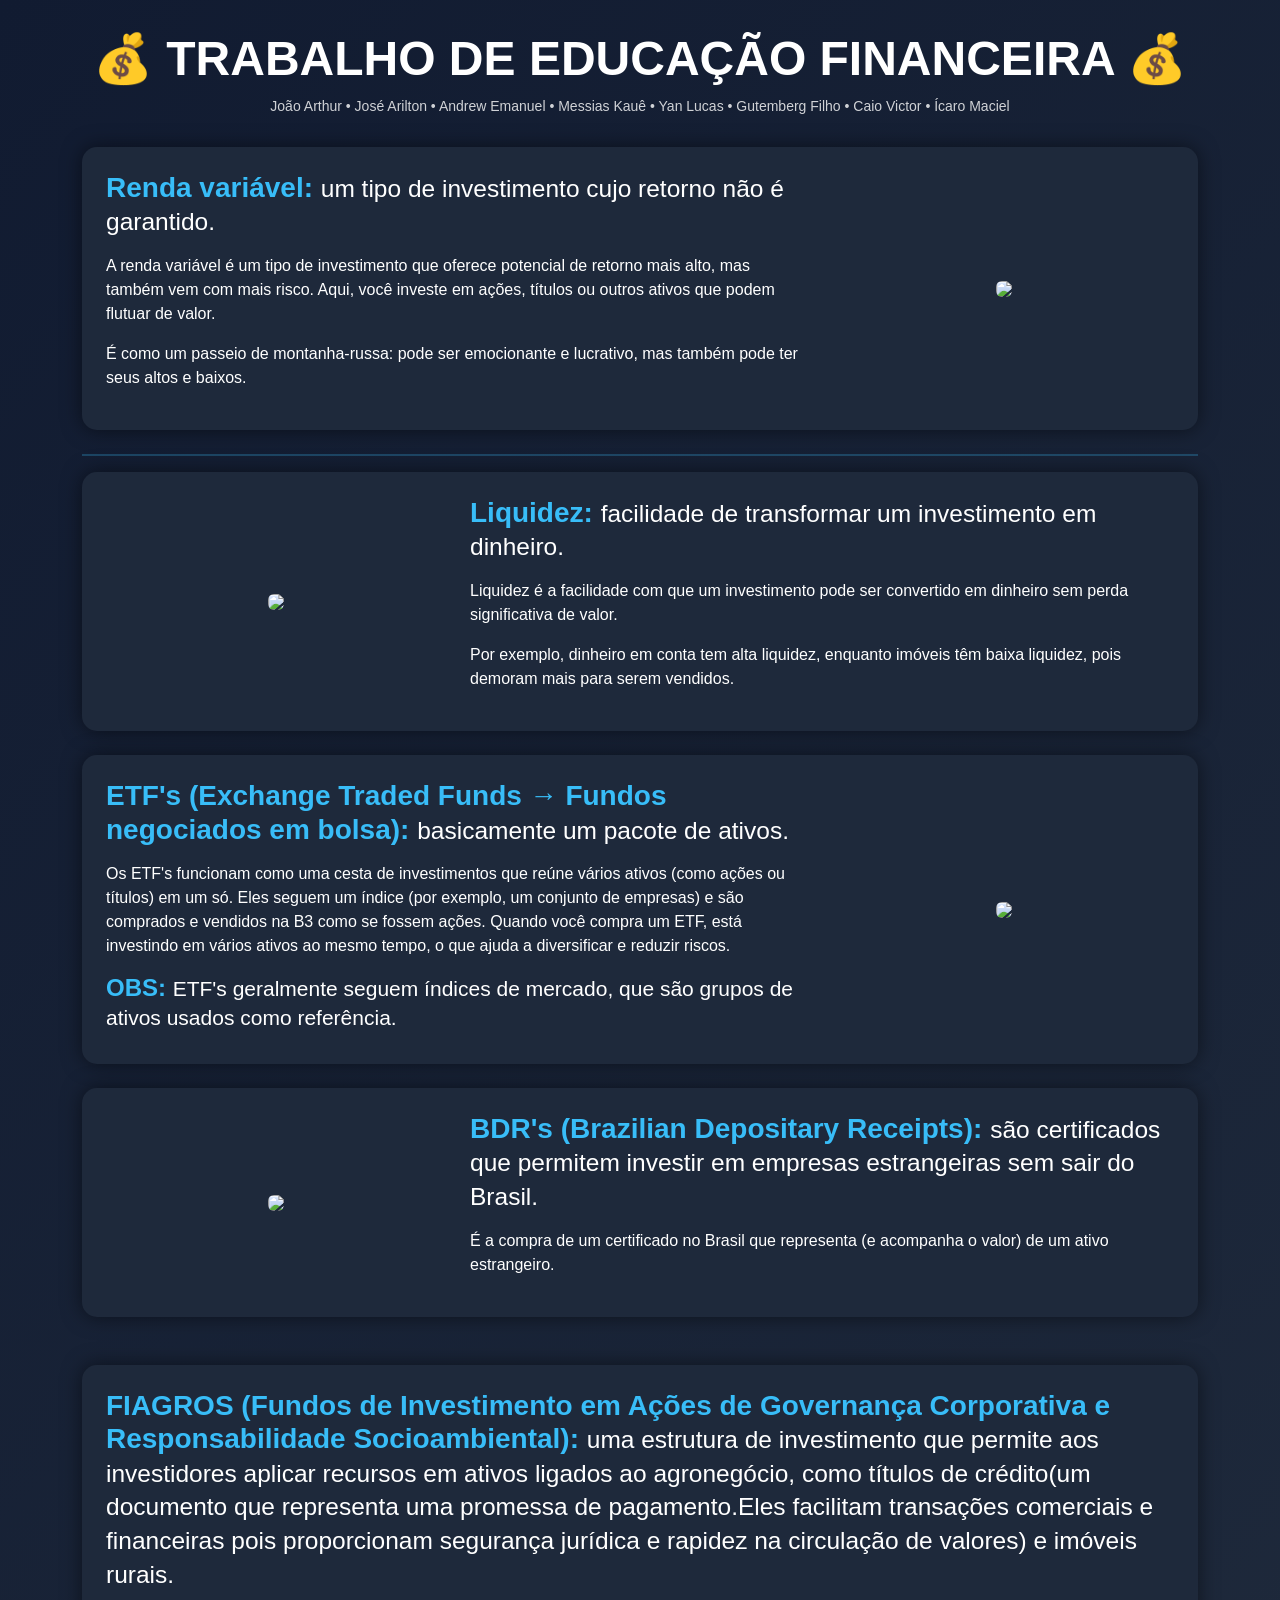
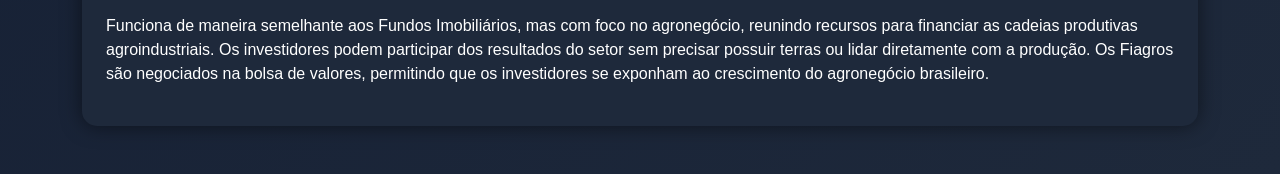
==== index.html @ a9cbe951 "Add files via upload" ====
<!DOCTYPE html>
<html lang="pt-br">

<head>
    <meta charset="UTF-8">
    <title>Trabalho E.F CLF</title>

    <!-- Bootstrap -->
    <link href="https://cdn.jsdelivr.net/npm/bootstrap@5.3.2/dist/css/bootstrap.min.css" rel="stylesheet">

    <!-- Seu CSS -->
    <link rel="stylesheet" href="estilo.css">
</head>

<body>

    <div class="container">

        <!-- Título -->
        <h1 class="titulo display-5">💰 TRABALHO DE EDUCAÇÃO FINANCEIRA 💰</h1>

        <!-- Nomes -->
        <p class="nomes">
            João Arthur • José Arilton • Andrew Emanuel • Messias Kauê •
            Yan Lucas • Gutemberg Filho • Caio Victor • Ícaro Maciel
        </p>

        <!-- Card Renda Variável -->
        <div class="card card-custom text-white p-4 mb-4">
            <div class="row align-items-center">
                <div class="col-md-8">
                    <h3>
                        <span class="highlight">Renda variável:</span>
                        <small>um tipo de investimento cujo retorno não é garantido.</small>
                    </h3>

                    <p class="mt-3">
                        A renda variável é um tipo de investimento que oferece potencial de retorno mais alto,
                        mas também vem com mais risco. Aqui, você investe em ações, títulos ou outros ativos
                        que podem flutuar de valor.
                    </p>

                    <p>
                        É como um passeio de montanha-russa: pode ser emocionante e lucrativo,
                        mas também pode ter seus altos e baixos.
                    </p>
                </div>
                <div class="col-md-4 text-center">
                    <img src="https://images.unsplash.com/photo-1611974789855-9c2a0a7236a3?crop=entropy&cs=tinysrgb&fit=max&fm=jpg&ixid=Mnw5MTMyMXwwfDF8c2VhcmNofDF8fGZpbmFuY2V8ZW58MHx8fHwxNjg4NDY0ODgx&ixlib=rb-4.0.3&q=80&w=400"
                        class="img-fluid rounded">
                </div>
            </div>
        </div>

        <hr>

        <!-- Card Liquidez -->
        <div class="card card-custom text-white p-4 mb-4">
            <div class="row align-items-center">
                <div class="col-md-4 text-center">
                    <img src="https://images.pexels.com/photos/4386373/pexels-photo-4386373.jpeg"
                        class="img-fluid rounded">
                </div>
                <div class="col-md-8">
                    <h3>
                        <span class="highlight">Liquidez:</span>
                        <small>facilidade de transformar um investimento em dinheiro.</small>
                    </h3>

                    <p class="mt-3">
                        Liquidez é a facilidade com que um investimento pode ser convertido em dinheiro
                        sem perda significativa de valor.
                    </p>

                    <p>
                        Por exemplo, dinheiro em conta tem alta liquidez, enquanto imóveis têm baixa liquidez,
                        pois demoram mais para serem vendidos.
                    </p>
                </div>
            </div>
        </div>

        <!-- Card ETF -->
        <div class="card card-custom text-white p-4 mb-4">
            <div class="row align-items-center">
                <div class="col-md-8">
                    <h3>
                        <span class="highlight">ETF's (Exchange Traded Funds → Fundos negociados em bolsa):</span>
                        <small>basicamente um pacote de ativos.</small>
                    </h3>

                    <p class="mt-3">
                        Os ETF's funcionam como uma cesta de investimentos que reúne vários ativos (como ações ou
                        títulos) em um só.

                        Eles seguem um índice (por exemplo, um conjunto de empresas) e são comprados e vendidos na B3
                        como se fossem ações.

                        Quando você compra um ETF, está investindo em vários ativos ao mesmo tempo, o que ajuda a
                        diversificar e reduzir riscos.
                    </p>

                    <h4>
                        <span class="highlight">OBS:</span>
                        <small class="mt-3">ETF's geralmente seguem índices de mercado, que são grupos de ativos usados
                            como referência.</small>
                    </h4>
                </div>
                <div class="col-md-4 text-center">
                    <img src="https://images.pexels.com/photos/669619/pexels-photo-669619.jpeg"
                        class="img-fluid rounded">
                </div>
            </div>
        </div>

        <!-- Card BDR -->
        <div class="card card-custom text-white p-4 mb-5">
            <div class="row align-items-center">
                <div class="col-md-4 text-center">
                    <img src="https://images.pexels.com/photos/210607/pexels-photo-210607.jpeg"
                        class="img-fluid rounded">
                </div>
                <div class="col-md-8">
                    <h3>
                        <span class="highlight">BDR's (Brazilian Depositary Receipts):</span>
                        <small>são certificados que permitem investir em empresas estrangeiras sem sair do
                            Brasil.</small>
                    </h3>

                    <p class="mt-3">
                        É a compra de um certificado no Brasil que representa (e acompanha o valor) de um ativo
                        estrangeiro.
                    </p>
                </div>
            </div>
        </div>

    </div>

    <div class="container">
        <div class="card card-custom text-white p-4 mb-5">
            <h3>
                <span class="highlight">FIAGROS (Fundos de Investimento em Ações de Governança Corporativa e
                    Responsabilidade Socioambiental):</span>
                <small>uma estrutura de investimento que permite aos investidores aplicar recursos em ativos ligados ao
                    agronegócio, como títulos de crédito(um documento que representa uma promessa de pagamento.Eles
                    facilitam transações comerciais e financeiras pois proporcionam segurança jurídica e rapidez na
                    circulação de valores) e imóveis rurais.</small>
            </h3>
            <p class="mt-3">Funciona de maneira semelhante aos Fundos Imobiliários, mas com foco no agronegócio,
                reunindo recursos para financiar as cadeias produtivas agroindustriais.

                Os investidores podem participar dos resultados do setor sem precisar possuir terras ou lidar
                diretamente com a produção.

                Os Fiagros são negociados na bolsa de valores, permitindo que os investidores se exponham ao crescimento
                do agronegócio brasileiro.</p>
        </div>
    </div>

</body>

</html>
---- estilo.css ----
body {
    background: linear-gradient(135deg, #111b31, #1e293b);
    color: white;
    font-family: Arial, sans-serif;
}

.titulo {
    text-align: center;
    margin-top: 30px;
    font-weight: bold;
}

.nomes {
    text-align: center;
    font-size: 14px;
    margin-bottom: 30px;
    opacity: 0.8;
}

.card-custom {
    border-radius: 15px;
    box-shadow: 0 0 20px rgba(0, 0, 0, 0.5);
    background-color: #1e293b;
    border: none;
}

.highlight {
    color: #38bdf8;
    font-weight: bold;
}

hr {
    border: 1px solid #38bdf8;
}

.obs {
    font-size: 12px;

    margin-top: 20px;
    opacity: 1.0;
    color: #38bdf8;
}
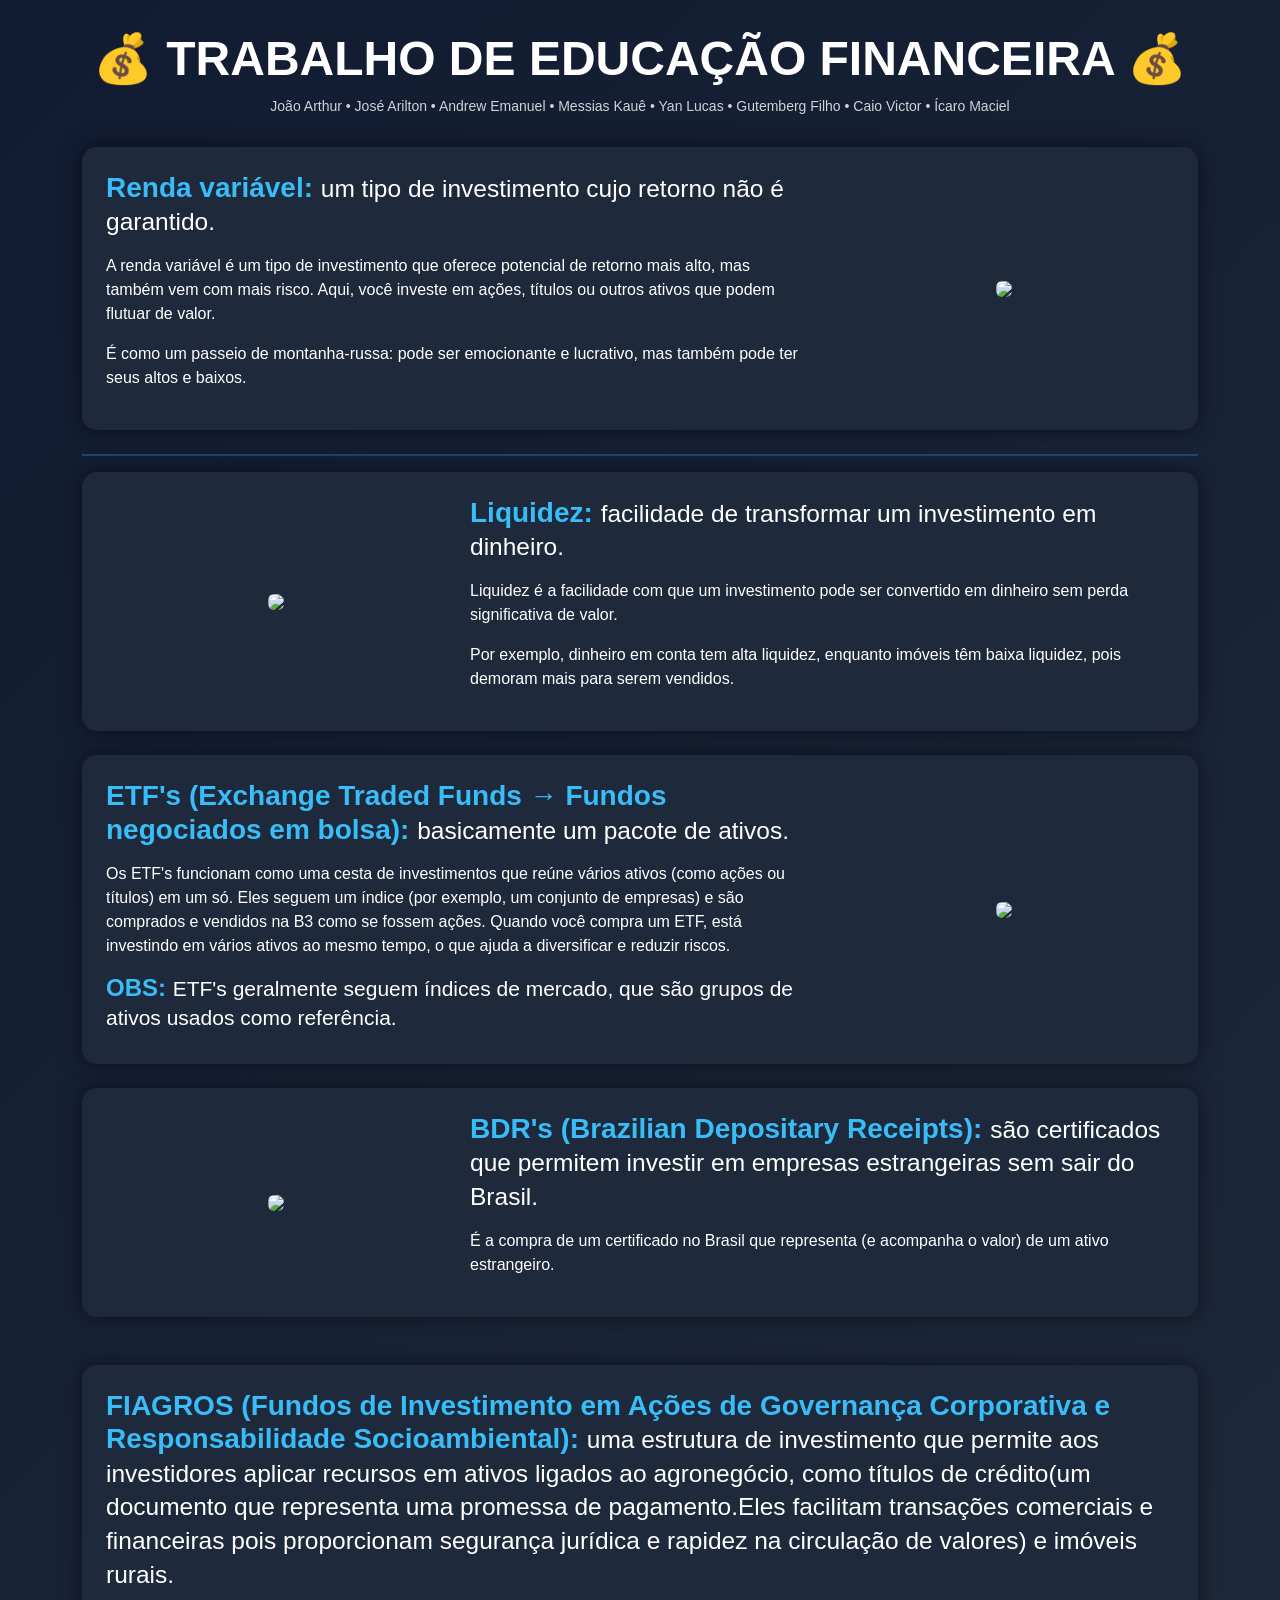
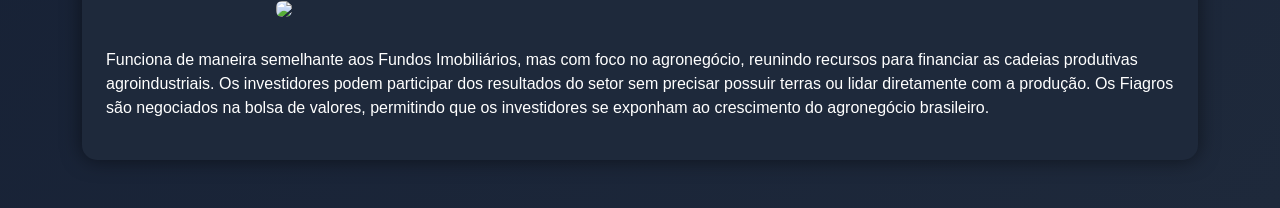
==== commit 9e95efdb: "I put the image of the FIAGRO card" ====
--- a/index.html
+++ b/index.html
@@ -146,6 +146,10 @@
                     agronegócio, como títulos de crédito(um documento que representa uma promessa de pagamento.Eles
                     facilitam transações comerciais e financeiras pois proporcionam segurança jurídica e rapidez na
                     circulação de valores) e imóveis rurais.</small>
+            <div class="col-md-4 text-center">
+                    <img src="https://images.pexels.com/photos/210607/pexels-photo-210607.jpeg"
+                        class="img-fluid rounded">
+                </div>
             </h3>
             <p class="mt-3">Funciona de maneira semelhante aos Fundos Imobiliários, mas com foco no agronegócio,
                 reunindo recursos para financiar as cadeias produtivas agroindustriais.
@@ -160,4 +164,4 @@
 
 </body>
 
-</html>+</html>
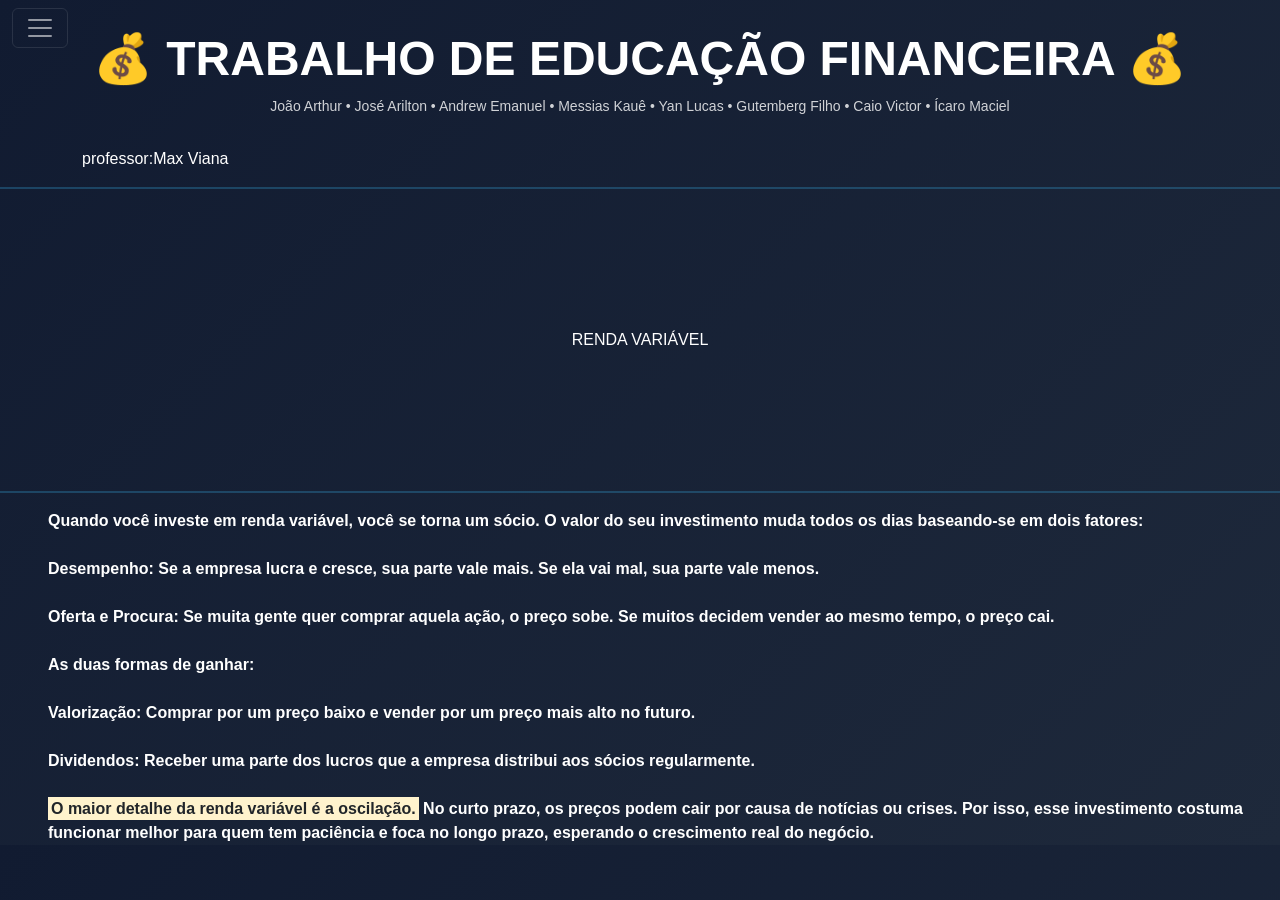
==== commit f44af355: "Revise index.html with new layout and content Added navigation menu and updated content for financia" ====
--- a/index.html
+++ b/index.html
@@ -6,8 +6,11 @@
     <title>Trabalho E.F CLF</title>
 
     <!-- Bootstrap -->
+    <link
+        href="https://fonts.googleapis.com/css2?family=Orbitron:wght@400;700&family=Rajdhani:wght@500;700&display=swap"
+        rel="stylesheet">
     <link href="https://cdn.jsdelivr.net/npm/bootstrap@5.3.2/dist/css/bootstrap.min.css" rel="stylesheet">
-
+    <script src="https://cdn.jsdelivr.net/npm/bootstrap@5.3.2/dist/js/bootstrap.bundle.min.js"></script>
     <!-- Seu CSS -->
     <link rel="stylesheet" href="estilo.css">
 </head>
@@ -24,144 +27,58 @@
             João Arthur • José Arilton • Andrew Emanuel • Messias Kauê •
             Yan Lucas • Gutemberg Filho • Caio Victor • Ícaro Maciel
         </p>
+        <p>professor:Max Viana</p>
+    </div>
+    <hr>
+    <div class="d-flex justify-content-center align-items-center " style="height: 30vh;">
+        <div class="texto-tech">RENDA VARIÁVEL</div>
+    </div>
+    <hr>
+    <div class="text ms-5"><b>Quando você investe em renda variável, você se torna um sócio. O valor do seu investimento
+            muda todos os dias baseando-se em dois fatores:<br><br>
 
-        <!-- Card Renda Variável -->
-        <div class="card card-custom text-white p-4 mb-4">
-            <div class="row align-items-center">
-                <div class="col-md-8">
-                    <h3>
-                        <span class="highlight">Renda variável:</span>
-                        <small>um tipo de investimento cujo retorno não é garantido.</small>
-                    </h3>
+            Desempenho: Se a empresa lucra e cresce, sua parte vale mais. Se ela vai mal, sua parte vale menos.<br><br>
 
-                    <p class="mt-3">
-                        A renda variável é um tipo de investimento que oferece potencial de retorno mais alto,
-                        mas também vem com mais risco. Aqui, você investe em ações, títulos ou outros ativos
-                        que podem flutuar de valor.
-                    </p>
+            Oferta e Procura: Se muita gente quer comprar aquela ação, o preço sobe. Se muitos decidem vender ao mesmo
+            tempo, o preço cai.<br><br>
 
-                    <p>
-                        É como um passeio de montanha-russa: pode ser emocionante e lucrativo,
-                        mas também pode ter seus altos e baixos.
-                    </p>
-                </div>
-                <div class="col-md-4 text-center">
-                    <img src="https://images.unsplash.com/photo-1611974789855-9c2a0a7236a3?crop=entropy&cs=tinysrgb&fit=max&fm=jpg&ixid=Mnw5MTMyMXwwfDF8c2VhcmNofDF8fGZpbmFuY2V8ZW58MHx8fHwxNjg4NDY0ODgx&ixlib=rb-4.0.3&q=80&w=400"
-                        class="img-fluid rounded">
-                </div>
-            </div>
+            As duas formas de ganhar:<br><br>
+            Valorização: Comprar por um preço baixo e vender por um preço mais alto no futuro.<br><br>
+
+            Dividendos: Receber uma parte dos lucros que a empresa distribui aos sócios regularmente.<br><br>
+
+
+            <mark>O maior detalhe da renda variável é a oscilação.</mark> No curto prazo, os preços podem cair por causa
+            de notícias ou crises. Por isso, esse investimento costuma funcionar melhor para quem tem paciência e foca
+            no longo prazo, esperando o crescimento real do negócio.</b></div>
+
+    <nav class="navbar navbar-dark bg- fixed-top">
+        <div class="container-fluid">
+            <button class="navbar-toggler" type="button" data-bs-toggle="offcanvas" data-bs-target="#menu">
+                <span class="navbar-toggler-icon"></span>
+            </button>
         </div>
+    </nav>
 
-        <hr>
-
-        <!-- Card Liquidez -->
-        <div class="card card-custom text-white p-4 mb-4">
-            <div class="row align-items-center">
-                <div class="col-md-4 text-center">
-                    <img src="https://images.pexels.com/photos/4386373/pexels-photo-4386373.jpeg"
-                        class="img-fluid rounded">
-                </div>
-                <div class="col-md-8">
-                    <h3>
-                        <span class="highlight">Liquidez:</span>
-                        <small>facilidade de transformar um investimento em dinheiro.</small>
-                    </h3>
-
-                    <p class="mt-3">
-                        Liquidez é a facilidade com que um investimento pode ser convertido em dinheiro
-                        sem perda significativa de valor.
-                    </p>
-
-                    <p>
-                        Por exemplo, dinheiro em conta tem alta liquidez, enquanto imóveis têm baixa liquidez,
-                        pois demoram mais para serem vendidos.
-                    </p>
-                </div>
-            </div>
+    <div class="offcanvas offcanvas-start text-bg-dark" id="menu">
+        <!-------------------header------------------------->
+        <div class="offcanvas-header">
+            <h5 class="offcanvas-title">Assuntos</h5>
+            <button type="button" class="btn-close btn-close-white" data-bs-dismiss="offcanvas"></button>
         </div>
-
-        <!-- Card ETF -->
-        <div class="card card-custom text-white p-4 mb-4">
-            <div class="row align-items-center">
-                <div class="col-md-8">
-                    <h3>
-                        <span class="highlight">ETF's (Exchange Traded Funds → Fundos negociados em bolsa):</span>
-                        <small>basicamente um pacote de ativos.</small>
-                    </h3>
-
-                    <p class="mt-3">
-                        Os ETF's funcionam como uma cesta de investimentos que reúne vários ativos (como ações ou
-                        títulos) em um só.
-
-                        Eles seguem um índice (por exemplo, um conjunto de empresas) e são comprados e vendidos na B3
-                        como se fossem ações.
-
-                        Quando você compra um ETF, está investindo em vários ativos ao mesmo tempo, o que ajuda a
-                        diversificar e reduzir riscos.
-                    </p>
-
-                    <h4>
-                        <span class="highlight">OBS:</span>
-                        <small class="mt-3">ETF's geralmente seguem índices de mercado, que são grupos de ativos usados
-                            como referência.</small>
-                    </h4>
-                </div>
-                <div class="col-md-4 text-center">
-                    <img src="https://images.pexels.com/photos/669619/pexels-photo-669619.jpeg"
-                        class="img-fluid rounded">
-                </div>
-            </div>
+        <!-------------------header------------------------->
+        <!----------------------------------------------------------------->
+        <!-------------------body------------------------->
+        <div class="offcanvas-body">
+            <a href="index.html" class="link-light">MENU PRINCIPAL</a><br>
+            <hr>
+            <a href="liquidez_card.html" class="link-light">LIQUIDEZ</a><br><br>
+            <a href="etf_card.html" class="link-light">ETF’s</a><br><br>
+            <a href="bdrs_card.html" class="link-light">BDR’s</a><br><br>
+            <a href="FIAGRO_card.html" class="link-light">FIAGRO</a>
         </div>
-
-        <!-- Card BDR -->
-        <div class="card card-custom text-white p-4 mb-5">
-            <div class="row align-items-center">
-                <div class="col-md-4 text-center">
-                    <img src="https://images.pexels.com/photos/210607/pexels-photo-210607.jpeg"
-                        class="img-fluid rounded">
-                </div>
-                <div class="col-md-8">
-                    <h3>
-                        <span class="highlight">BDR's (Brazilian Depositary Receipts):</span>
-                        <small>são certificados que permitem investir em empresas estrangeiras sem sair do
-                            Brasil.</small>
-                    </h3>
-
-                    <p class="mt-3">
-                        É a compra de um certificado no Brasil que representa (e acompanha o valor) de um ativo
-                        estrangeiro.
-                    </p>
-                </div>
-            </div>
-        </div>
-
+        <!-------------------body------------------------->
     </div>
-
-    <div class="container">
-        <div class="card card-custom text-white p-4 mb-5">
-            <h3>
-                <span class="highlight">FIAGROS (Fundos de Investimento em Ações de Governança Corporativa e
-                    Responsabilidade Socioambiental):</span>
-                <small>uma estrutura de investimento que permite aos investidores aplicar recursos em ativos ligados ao
-                    agronegócio, como títulos de crédito(um documento que representa uma promessa de pagamento.Eles
-                    facilitam transações comerciais e financeiras pois proporcionam segurança jurídica e rapidez na
-                    circulação de valores) e imóveis rurais.</small>
-            <div class="col-md-4 text-center">
-                    <img src="https://images.pexels.com/photos/210607/pexels-photo-210607.jpeg"
-                        class="img-fluid rounded">
-                </div>
-            </h3>
-            <p class="mt-3">Funciona de maneira semelhante aos Fundos Imobiliários, mas com foco no agronegócio,
-                reunindo recursos para financiar as cadeias produtivas agroindustriais.
-
-                Os investidores podem participar dos resultados do setor sem precisar possuir terras ou lidar
-                diretamente com a produção.
-
-                Os Fiagros são negociados na bolsa de valores, permitindo que os investidores se exponham ao crescimento
-                do agronegócio brasileiro.</p>
-        </div>
-    </div>
-
 </body>
 
 </html>
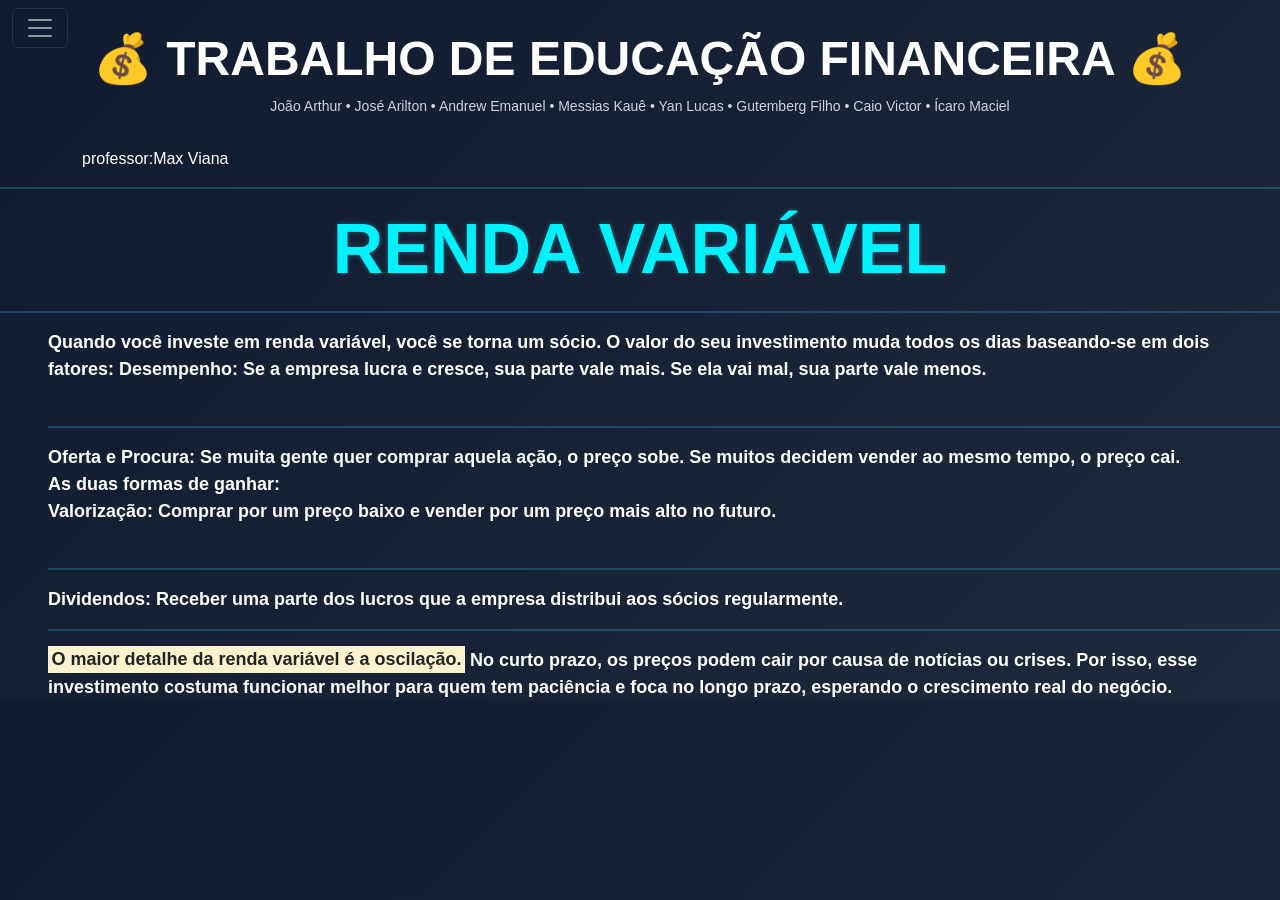
==== commit d3a343df: "Update index.html" ====
--- a/index.html
+++ b/index.html
@@ -3,6 +3,7 @@
 
 <head>
     <meta charset="UTF-8">
+    <meta name="viewport" content="width=device-width, initial-scale=1.0">
     <title>Trabalho E.F CLF</title>
 
     <!-- Bootstrap -->
@@ -30,27 +31,28 @@
         <p>professor:Max Viana</p>
     </div>
     <hr>
-    <div class="d-flex justify-content-center align-items-center " style="height: 30vh;">
+    <div class="d-flex justify-content-center align-items-center " style="height: 10vh;">
         <div class="texto-tech">RENDA VARIÁVEL</div>
     </div>
     <hr>
-    <div class="text ms-5"><b>Quando você investe em renda variável, você se torna um sócio. O valor do seu investimento
-            muda todos os dias baseando-se em dois fatores:<br><br>
+    <div class="text ms-2 ms-md-5"><b>Quando você investe em renda variável, você se torna um sócio. O valor do seu
+            investimento
+            muda todos os dias baseando-se em dois fatores:
+            Desempenho: Se a empresa lucra e cresce, sua parte vale mais. Se ela vai mal, sua parte vale menos.<br><br>
+            <hr>
+            Oferta e Procura: Se muita gente quer comprar aquela ação, o preço sobe. Se muitos decidem vender ao mesmo
+            tempo, o preço cai.<br>
 
-            Desempenho: Se a empresa lucra e cresce, sua parte vale mais. Se ela vai mal, sua parte vale menos.<br><br>
-
-            Oferta e Procura: Se muita gente quer comprar aquela ação, o preço sobe. Se muitos decidem vender ao mesmo
-            tempo, o preço cai.<br><br>
-
-            As duas formas de ganhar:<br><br>
+            As duas formas de ganhar:<br>
             Valorização: Comprar por um preço baixo e vender por um preço mais alto no futuro.<br><br>
-
-            Dividendos: Receber uma parte dos lucros que a empresa distribui aos sócios regularmente.<br><br>
-
+            <hr>
+            Dividendos: Receber uma parte dos lucros que a empresa distribui aos sócios regularmente.
+            <hr>
 
             <mark>O maior detalhe da renda variável é a oscilação.</mark> No curto prazo, os preços podem cair por causa
             de notícias ou crises. Por isso, esse investimento costuma funcionar melhor para quem tem paciência e foca
-            no longo prazo, esperando o crescimento real do negócio.</b></div>
+            no longo prazo, esperando o crescimento real do negócio.
+        </b></div>
 
     <nav class="navbar navbar-dark bg- fixed-top">
         <div class="container-fluid">
--- a/estilo.css
+++ b/estilo.css
@@ -39,4 +39,19 @@
     margin-top: 20px;
     opacity: 1.0;
     color: #38bdf8;
-}+}
+
+@import url('https://fonts.googleapis.com/css2?family=Rajdhani:wght@400;500;600&display=swap');
+
+.texto-tech {
+    color: #00f2ff;
+    /* Ciano elétrico para chamar atenção */
+    text-shadow: 0 0 5px rgba(0, 242, 255, 0.3);
+    font-weight: 600;
+    font-size: 70px;
+}
+
+.text {
+    font-size: 18px;
+
+}
